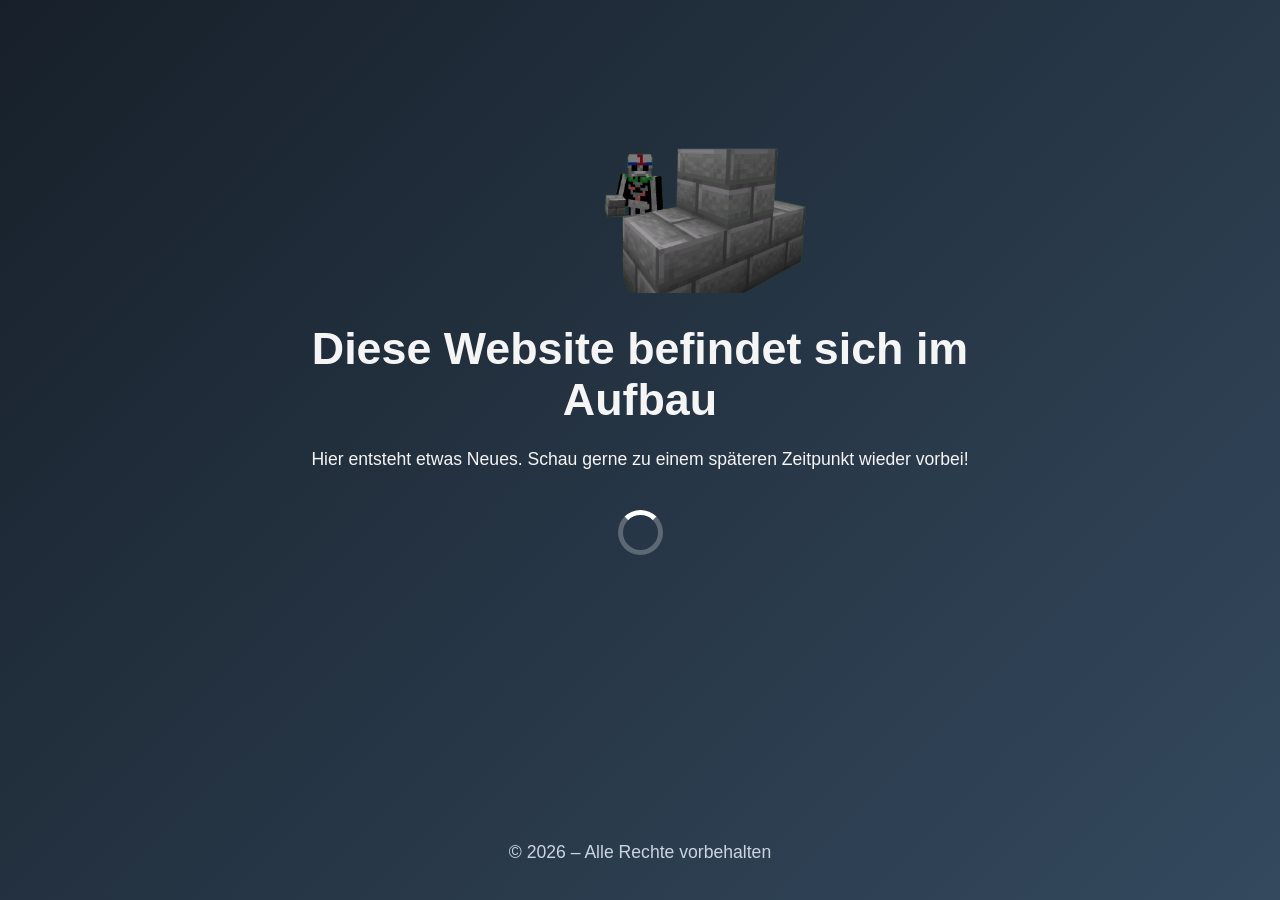
==== index.html @ 3ddfe3a7 "Added initial Files" ====
<!DOCTYPE html>
<html lang="de">
<head>
    <meta charset="UTF-8">
    <meta name="viewport" content="width=device-width, initial-scale=1.0">

    <title>Under Construction</title>
    <meta name="description" content="Diese Website befindet sich derzeit im Aufbau.">

    <link rel="stylesheet" href="style.css">
    <script src="script.js" defer></script>
</head>
<body>
    <main class="container">
        <img
            src="Bild.png"
            alt="Under Construction"
            class="construction-image"
        >

        <h1>Diese Website befindet sich im Aufbau</h1>

        <p>
            Hier entsteht etwas Neues.
            Schau gerne zu einem späteren Zeitpunkt wieder vorbei!
        </p>

        <div class="loader" aria-label="Website im Aufbau"></div>
    </main>

    <footer>
        <p>&copy; <span id="year"></span> – Alle Rechte vorbehalten</p>
    </footer>
</body>
</html>
---- style.css ----
/* Allgemeines Layout */
* {
    box-sizing: border-box;
}

body {
    margin: 0;
    min-height: 100vh;
    display: flex;
    flex-direction: column;
    justify-content: center;
    align-items: center;

    font-family: Arial, Helvetica, sans-serif;
    color: #f5f5f5;
    background: linear-gradient(135deg, #17202a, #34495e);

    text-align: center;
}

/* Hauptbereich */
.container {
    width: min(90%, 700px);
    padding: 40px 20px;
}

.construction-image {
    display: block;
    width: 100%;
    max-width: 450px;
    height: auto;
    margin: 0 auto 30px;
    border-radius: 12px;
}

h1 {
    margin-bottom: 20px;
    font-size: clamp(1.8rem, 5vw, 2.8rem);
}

p {
    font-size: 1.1rem;
    line-height: 1.7;
}

/* Animierter Ladeindikator */
.loader {
    width: 45px;
    height: 45px;
    margin: 35px auto 0;

    border: 5px solid rgba(255, 255, 255, 0.25);
    border-top-color: #ffffff;
    border-radius: 50%;

    animation: spin 1s linear infinite;
}

@keyframes spin {
    to {
        transform: rotate(360deg);
    }
}

/* Fußzeile */
footer {
    margin-top: auto;
    padding: 15px;
    color: #cbd5e0;
    font-size: 0.85rem;
}

/* Animation bei reduzierter Bewegung deaktivieren */
@media (prefers-reduced-motion: reduce) {
    .loader {
        animation: none;
    }
}
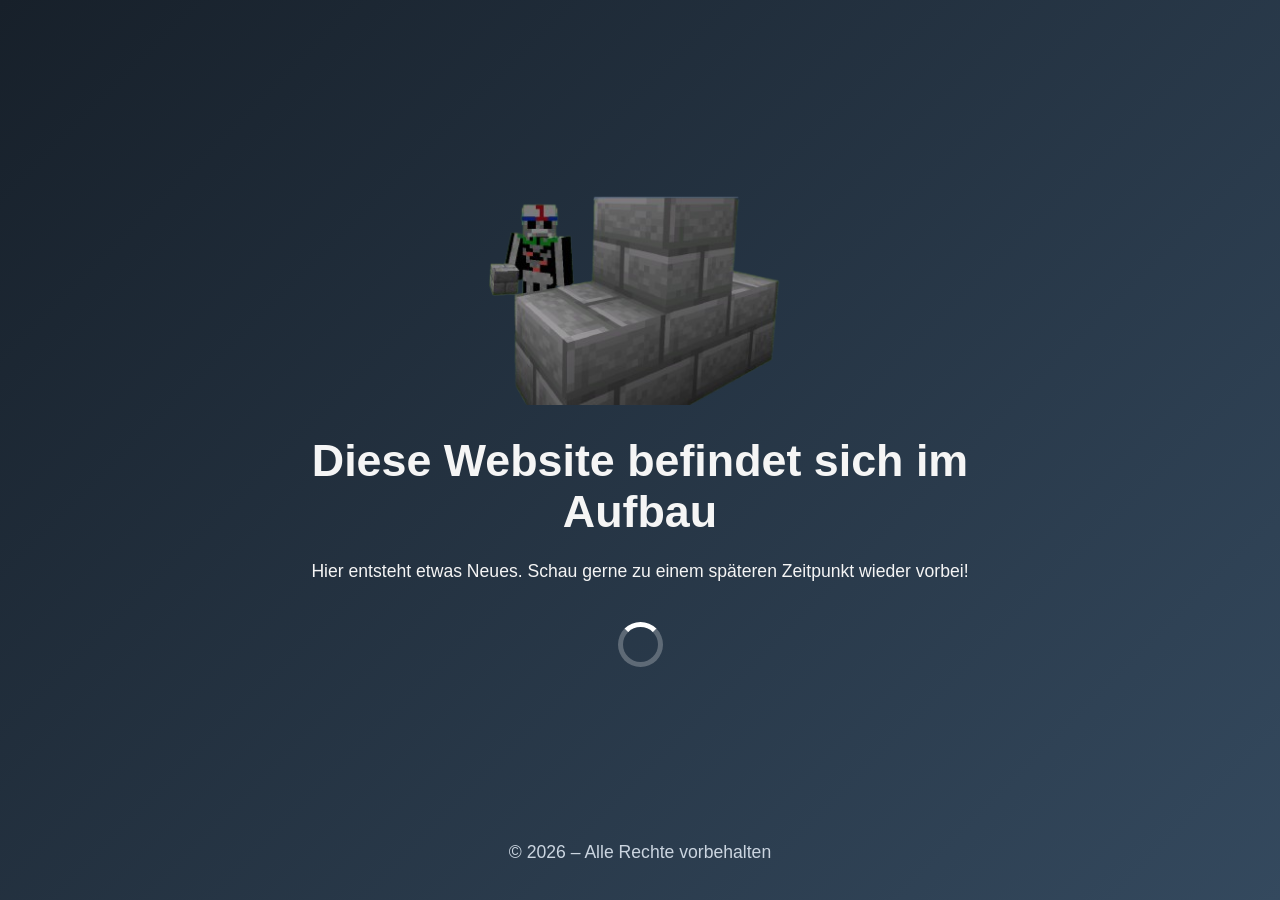
==== commit bbd4ee2c: "updated text & image" ====
--- a/index.html
+++ b/index.html
@@ -6,7 +6,7 @@
     <meta name="viewport" content="width=device-width, initial-scale=1.0">
 
     <title>Under Construction</title>
-    <meta name="description" content="Diese Website befindet sich derzeit im Aufbau.">
+    <meta name="description" content="Diese Website befindet sich derzeit noch im Aufbau.">
 
     <link rel="stylesheet" href="style.css">
     <script src="script.js" defer></script>
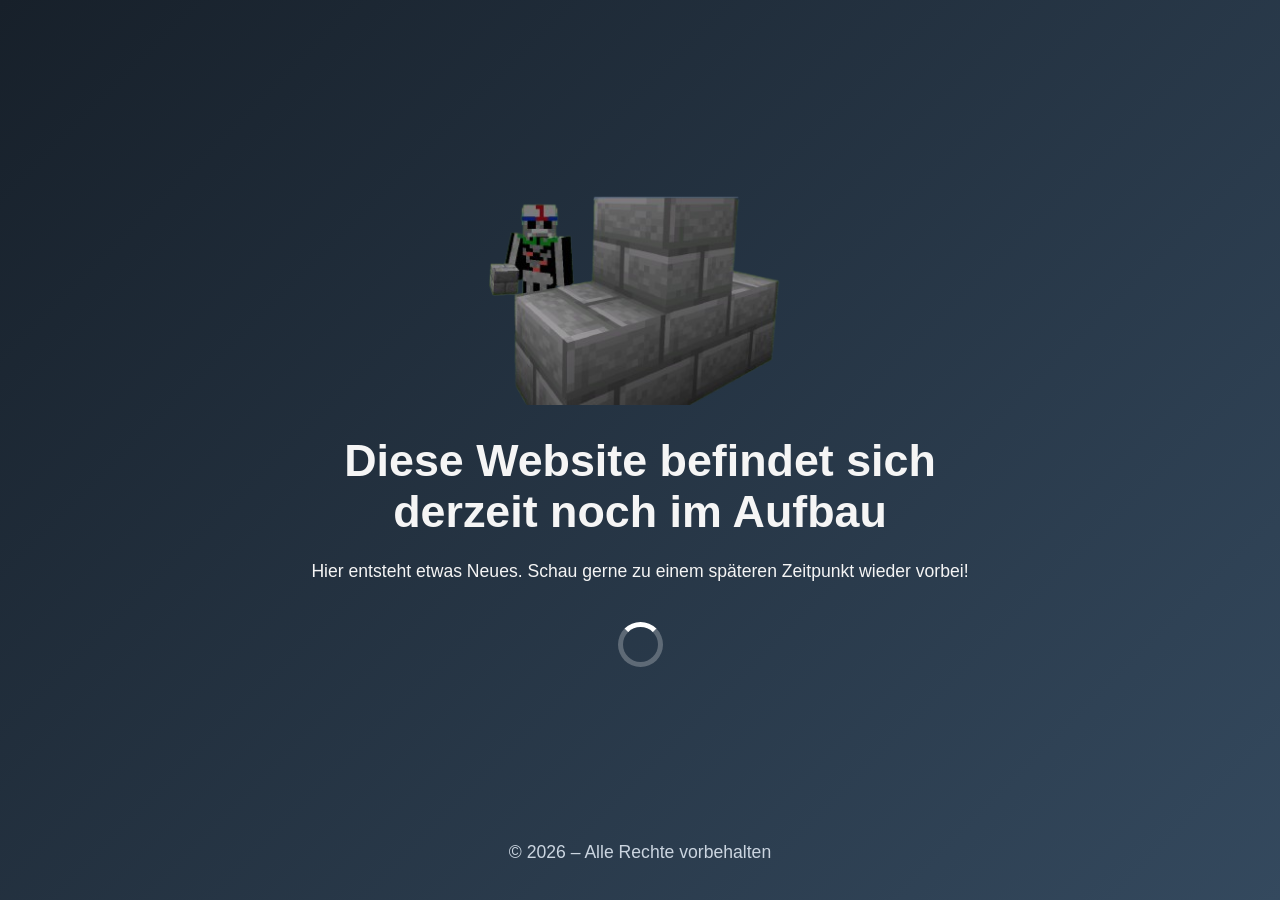
==== commit 589ca7ca: "updated text" ====
--- a/index.html
+++ b/index.html
@@ -19,7 +19,7 @@
             class="construction-image"
         >
 
-        <h1>Diese Website befindet sich im Aufbau</h1>
+        <h1>Diese Website befindet sich derzeit noch im Aufbau</h1>
 
         <p>
             Hier entsteht etwas Neues.
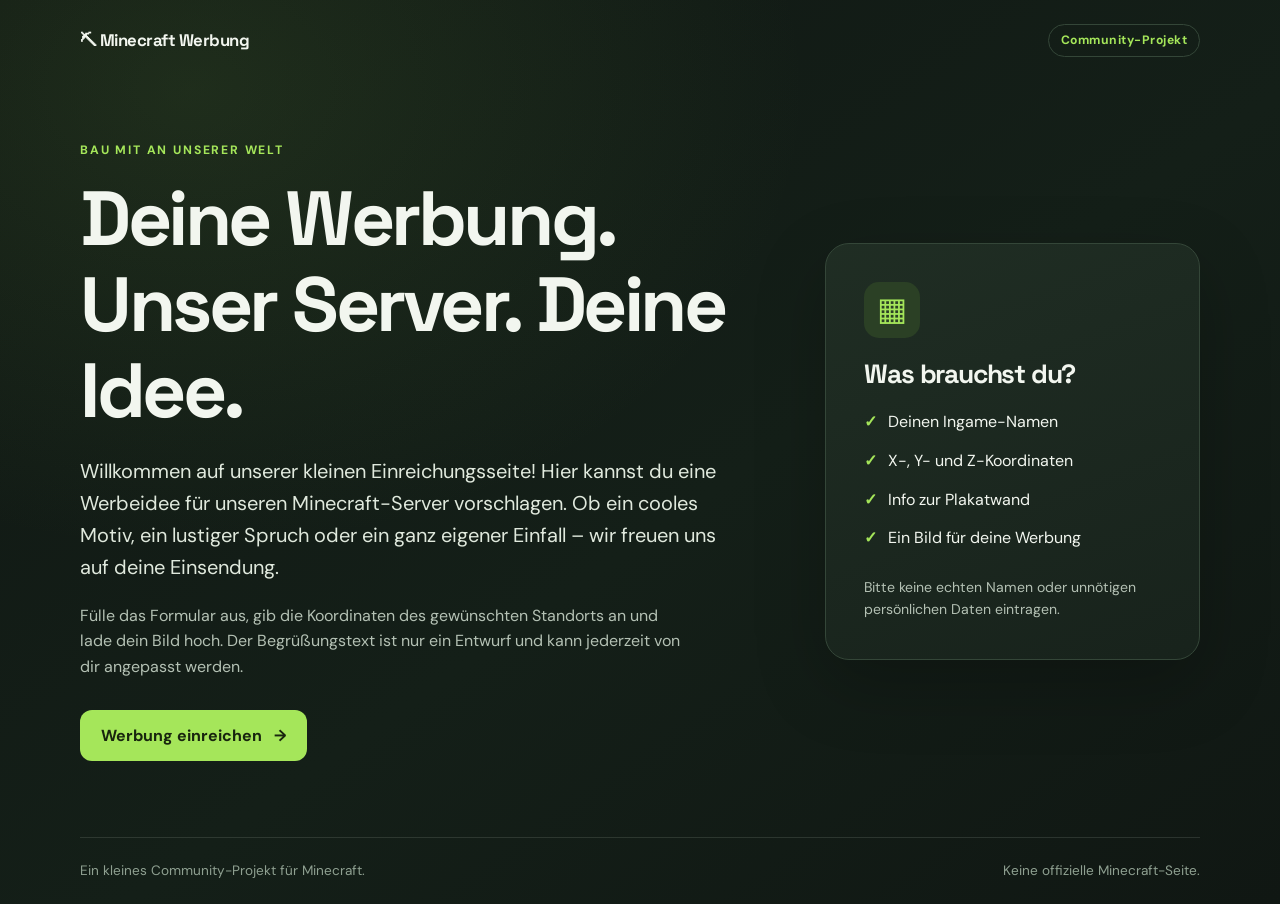
==== commit 1d0de73e: "Website Alpha test" ====
--- a/index.html
+++ b/index.html
@@ -1,36 +1,55 @@
-
-<!DOCTYPE html>
-<html lang="de">
-<head>
-    <meta charset="UTF-8">
-    <meta name="viewport" content="width=device-width, initial-scale=1.0">
-
-    <title>Under Construction</title>
-    <meta name="description" content="Diese Website befindet sich derzeit noch im Aufbau.">
-
-    <link rel="stylesheet" href="style.css">
-    <script src="script.js" defer></script>
-</head>
-<body>
-    <main class="container">
-        <img
-            src="Bild.png"
-            alt="Under Construction"
-            class="construction-image"
-        >
-
-        <h1>Diese Website befindet sich derzeit noch im Aufbau</h1>
-
-        <p>
-            Hier entsteht etwas Neues.
-            Schau gerne zu einem späteren Zeitpunkt wieder vorbei!
-        </p>
-
-        <div class="loader" aria-label="Website im Aufbau"></div>
-    </main>
-
-    <footer>
-        <p>&copy; <span id="year"></span> – Alle Rechte vorbehalten</p>
-    </footer>
-</body>
-</html>
+<!DOCTYPE html>
+<html lang="de">
+<head>
+  <meta charset="UTF-8">
+  <meta name="viewport" content="width=device-width, initial-scale=1.0">
+  <meta name="description" content="Reiche eine Werbeidee für unseren Minecraft-Server ein.">
+  <title>Minecraft-Server – Werbung einreichen</title>
+  <link rel="stylesheet" href="style.css">
+  <script src="script.js" defer></script>
+</head>
+<body>
+  <header class="site-header">
+    <a class="brand" href="index.html" aria-label="Startseite">⛏ Minecraft Werbung</a>
+    <span class="header-tag">Community-Projekt</span>
+  </header>
+
+  <main class="hero">
+    <div class="hero-copy">
+      <p class="eyebrow">BAU MIT AN UNSERER WELT</p>
+      <h1>Deine Werbung. Unser Server. Deine Idee.</h1>
+      <p class="lead">
+        Willkommen auf unserer kleinen Einreichungsseite! Hier kannst du eine
+        Werbeidee für unseren Minecraft-Server vorschlagen. Ob ein cooles Motiv,
+        ein lustiger Spruch oder ein ganz eigener Einfall – wir freuen uns auf
+        deine Einsendung.
+      </p>
+      <p class="intro-note">
+        Fülle das Formular aus, gib die Koordinaten des gewünschten Standorts an
+        und lade dein Bild hoch. Der Begrüßungstext ist nur ein Entwurf und kann
+        jederzeit von dir angepasst werden.
+      </p>
+      <a class="button button-primary" href="formular.html">
+        Werbung einreichen <span aria-hidden="true">→</span>
+      </a>
+    </div>
+
+    <aside class="hero-card" aria-label="Hinweise zur Einreichung">
+      <div class="pixel-icon" aria-hidden="true">▦</div>
+      <h2>Was brauchst du?</h2>
+      <ul class="feature-list">
+        <li><span>✓</span> Deinen Ingame-Namen</li>
+        <li><span>✓</span> X-, Y- und Z-Koordinaten</li>
+        <li><span>✓</span> Info zur Plakatwand</li>
+        <li><span>✓</span> Ein Bild für deine Werbung</li>
+      </ul>
+      <p class="small-note">Bitte keine echten Namen oder unnötigen persönlichen Daten eintragen.</p>
+    </aside>
+  </main>
+
+  <footer class="site-footer">
+    <span>Ein kleines Community-Projekt für Minecraft.</span>
+    <span>Keine offizielle Minecraft-Seite.</span>
+  </footer>
+</body>
+</html>
--- a/style.css
+++ b/style.css
@@ -1,79 +1,266 @@
-
-/* Allgemeines Layout */
-* {
-    box-sizing: border-box;
-}
-
-body {
-    margin: 0;
-    min-height: 100vh;
-    display: flex;
-    flex-direction: column;
-    justify-content: center;
-    align-items: center;
-
-    font-family: Arial, Helvetica, sans-serif;
-    color: #f5f5f5;
-    background: linear-gradient(135deg, #17202a, #34495e);
-
-    text-align: center;
-}
-
-/* Hauptbereich */
-.container {
-    width: min(90%, 700px);
-    padding: 40px 20px;
-}
-
-.construction-image {
-    display: block;
-    width: 100%;
-    max-width: 450px;
-    height: auto;
-    margin: 0 auto 30px;
-    border-radius: 12px;
-}
-
-h1 {
-    margin-bottom: 20px;
-    font-size: clamp(1.8rem, 5vw, 2.8rem);
-}
-
-p {
-    font-size: 1.1rem;
-    line-height: 1.7;
-}
-
-/* Animierter Ladeindikator */
-.loader {
-    width: 45px;
-    height: 45px;
-    margin: 35px auto 0;
-
-    border: 5px solid rgba(255, 255, 255, 0.25);
-    border-top-color: #ffffff;
-    border-radius: 50%;
-
-    animation: spin 1s linear infinite;
-}
-
-@keyframes spin {
-    to {
-        transform: rotate(360deg);
-    }
-}
-
-/* Fußzeile */
-footer {
-    margin-top: auto;
-    padding: 15px;
-    color: #cbd5e0;
-    font-size: 0.85rem;
-}
-
-/* Animation bei reduzierter Bewegung deaktivieren */
-@media (prefers-reduced-motion: reduce) {
-    .loader {
-        animation: none;
-    }
-}
+@import url('https://fonts.googleapis.com/css2?family=DM+Sans:wght@400;500;600;700&family=Space+Grotesk:wght@500;600;700&display=swap');
+
+:root {
+  --bg: #101713;
+  --surface: #18231c;
+  --surface-raised: #202e24;
+  --text: #f2f6ef;
+  --muted: #b4c1b4;
+  --accent: #a5e65a;
+  --accent-dark: #203412;
+  --border: #344638;
+  --danger: #ffb6a9;
+  --radius: 18px;
+  color-scheme: dark;
+}
+
+* { box-sizing: border-box; }
+
+body {
+  margin: 0;
+  min-height: 100vh;
+  display: flex;
+  flex-direction: column;
+  background:
+    radial-gradient(ellipse at 15% 10%, rgba(104, 153, 67, .16), transparent 40%),
+    linear-gradient(145deg, #101713, #141f18 55%, #101713);
+  color: var(--text);
+  font-family: "DM Sans", Arial, sans-serif;
+  line-height: 1.6;
+}
+
+a { color: inherit; }
+
+.site-header {
+  width: min(1120px, calc(100% - 40px));
+  margin: 0 auto;
+  padding: 24px 0;
+  display: flex;
+  align-items: center;
+  justify-content: space-between;
+  gap: 18px;
+}
+
+.brand {
+  font-family: "Space Grotesk", sans-serif;
+  font-size: 1.05rem;
+  font-weight: 700;
+  text-decoration: none;
+  letter-spacing: -.03em;
+}
+
+.header-tag, .eyebrow {
+  color: var(--accent);
+  font-size: .76rem;
+  font-weight: 700;
+  letter-spacing: .15em;
+  text-transform: uppercase;
+}
+
+.header-tag {
+  padding: 6px 12px;
+  border: 1px solid var(--border);
+  border-radius: 999px;
+  letter-spacing: .04em;
+  text-transform: none;
+}
+
+.hero {
+  width: min(1120px, calc(100% - 40px));
+  margin: auto;
+  padding: 60px 0 76px;
+  display: grid;
+  grid-template-columns: minmax(0, 1.4fr) minmax(280px, .8fr);
+  align-items: center;
+  gap: clamp(36px, 7vw, 90px);
+}
+
+.hero-copy { max-width: 680px; }
+.eyebrow { margin: 0 0 14px; }
+
+h1, h2 {
+  font-family: "Space Grotesk", sans-serif;
+  line-height: 1.12;
+  letter-spacing: -.045em;
+}
+
+h1 {
+  margin: 0 0 22px;
+  font-size: clamp(2.5rem, 6vw, 4.8rem);
+}
+
+.lead {
+  max-width: 650px;
+  color: #e0e9dd;
+  font-size: clamp(1.08rem, 2vw, 1.25rem);
+}
+
+.intro-note { max-width: 610px; color: var(--muted); margin: 20px 0 30px; }
+
+.button {
+  min-height: 48px;
+  display: inline-flex;
+  align-items: center;
+  justify-content: center;
+  gap: 12px;
+  padding: 12px 20px;
+  border: 1px solid transparent;
+  border-radius: 12px;
+  font: inherit;
+  font-weight: 700;
+  text-decoration: none;
+  cursor: pointer;
+  transition: transform .15s ease, background .15s ease, border-color .15s ease;
+}
+
+.button:hover { transform: translateY(-2px); }
+.button:focus-visible, input:focus-visible, textarea:focus-visible, a:focus-visible {
+  outline: 3px solid #d5ffad;
+  outline-offset: 3px;
+}
+
+.button-primary { color: #18250e; background: var(--accent); }
+.button-primary:hover { background: #b8f57a; }
+.button-secondary { color: var(--text); background: transparent; border-color: var(--border); }
+.button-secondary:hover { background: var(--surface-raised); }
+.button-small { min-height: 38px; padding: 8px 12px; font-size: .9rem; }
+
+.hero-card {
+  padding: clamp(24px, 4vw, 38px);
+  background: linear-gradient(160deg, rgba(32, 46, 36, .96), rgba(24, 35, 28, .96));
+  border: 1px solid var(--border);
+  border-radius: 24px;
+  box-shadow: 0 24px 70px rgba(0, 0, 0, .22);
+}
+
+.pixel-icon {
+  display: grid;
+  place-items: center;
+  width: 56px;
+  height: 56px;
+  margin-bottom: 22px;
+  border-radius: 15px;
+  color: var(--accent);
+  background: #2b4025;
+  font-size: 2rem;
+}
+
+.hero-card h2 { font-size: 1.65rem; margin: 0 0 20px; }
+.feature-list { list-style: none; padding: 0; margin: 0; display: grid; gap: 13px; }
+.feature-list li { display: flex; gap: 11px; align-items: flex-start; }
+.feature-list li span { color: var(--accent); font-weight: 700; }
+.small-note { color: var(--muted); font-size: .88rem; margin: 25px 0 0; }
+
+.form-page {
+  width: min(820px, calc(100% - 32px));
+  margin: 28px auto 72px;
+}
+
+.form-heading { margin-bottom: 30px; }
+.form-heading h1 { font-size: clamp(2.5rem, 6vw, 3.6rem); margin-bottom: 12px; }
+.form-heading > p:last-child { color: var(--muted); margin-top: 0; }
+
+form {
+  padding: clamp(20px, 4vw, 38px);
+  border: 1px solid var(--border);
+  border-radius: 22px;
+  background: rgba(24, 35, 28, .92);
+}
+
+.form-section { padding: 0 0 30px; margin: 0 0 30px; border-bottom: 1px solid var(--border); }
+.form-section h2 { font-size: 1.4rem; margin: 0 0 20px; letter-spacing: -.025em; }
+.section-description { color: var(--muted); margin: -10px 0 20px; }
+.field { display: grid; gap: 8px; margin-bottom: 22px; }
+.field:last-child { margin-bottom: 0; }
+label, legend { font-weight: 600; }
+label > span:not(.optional), legend > span { color: var(--accent); }
+.optional, .field small { color: var(--muted); font-weight: 400; }
+.field small { font-size: .86rem; }
+
+input[type="text"], input[type="email"], input[type="number"], textarea, input[type="file"] {
+  width: 100%;
+  min-height: 48px;
+  padding: 12px 14px;
+  border: 1px solid #405444;
+  border-radius: 10px;
+  background: #111a14;
+  color: var(--text);
+  font: inherit;
+}
+input[type="file"] { padding: 10px; }
+input::placeholder, textarea::placeholder { color: #829184; }
+textarea { resize: vertical; }
+
+.coordinate-grid { display: grid; grid-template-columns: repeat(3, minmax(0, 1fr)); gap: 14px; }
+.coordinate-grid .field { margin-bottom: 0; }
+
+.radio-fieldset { border: 0; margin: 0; padding: 0; display: grid; gap: 12px; }
+.radio-fieldset legend { margin-bottom: 14px; }
+.radio-card {
+  display: flex;
+  gap: 13px;
+  align-items: flex-start;
+  padding: 15px;
+  border: 1px solid var(--border);
+  border-radius: 12px;
+  background: #141e17;
+  cursor: pointer;
+}
+.radio-card:has(input:checked) { border-color: var(--accent); background: #1c2a1a; }
+.radio-card input { margin-top: 6px; accent-color: var(--accent); }
+.radio-card span { display: grid; gap: 3px; }
+.radio-card small { color: var(--muted); font-weight: 400; }
+
+.file-preview {
+  display: flex;
+  align-items: center;
+  flex-wrap: wrap;
+  gap: 14px;
+  padding: 12px;
+  border: 1px solid var(--border);
+  border-radius: 12px;
+  background: #141e17;
+}
+.file-preview img { width: 76px; height: 76px; object-fit: contain; border-radius: 8px; background: #0c120e; }
+.file-preview > div { display: grid; flex: 1; min-width: 140px; overflow-wrap: anywhere; }
+.file-size { color: var(--muted); font-size: .85rem; }
+
+.form-actions { display: flex; justify-content: flex-end; gap: 12px; flex-wrap: wrap; }
+.form-notice {
+  margin: 24px 0 0;
+  padding: 13px 15px;
+  color: #d4e2cf;
+  background: #202e24;
+  border-left: 3px solid var(--accent);
+  border-radius: 5px 10px 10px 5px;
+  font-size: .9rem;
+}
+
+.back-link { color: var(--muted); text-decoration: none; }
+.back-link:hover { color: var(--accent); }
+.site-footer {
+  width: min(1120px, calc(100% - 40px));
+  margin: auto auto 0;
+  padding: 22px 0;
+  display: flex;
+  justify-content: space-between;
+  gap: 12px 24px;
+  flex-wrap: wrap;
+  border-top: 1px solid rgba(180, 193, 180, .16);
+  color: #8fa091;
+  font-size: .85rem;
+}
+
+@media (max-width: 760px) {
+  .hero { grid-template-columns: 1fr; padding: 38px 0 52px; }
+  .hero-card { max-width: 520px; }
+  .coordinate-grid { grid-template-columns: 1fr; gap: 0; }
+  .site-header { align-items: flex-start; }
+  .header-tag { display: none; }
+  .form-actions .button { flex: 1; }
+}
+
+@media (prefers-reduced-motion: reduce) {
+  *, *::before, *::after { scroll-behavior: auto !important; transition: none !important; }
+  .button:hover { transform: none; }
+}
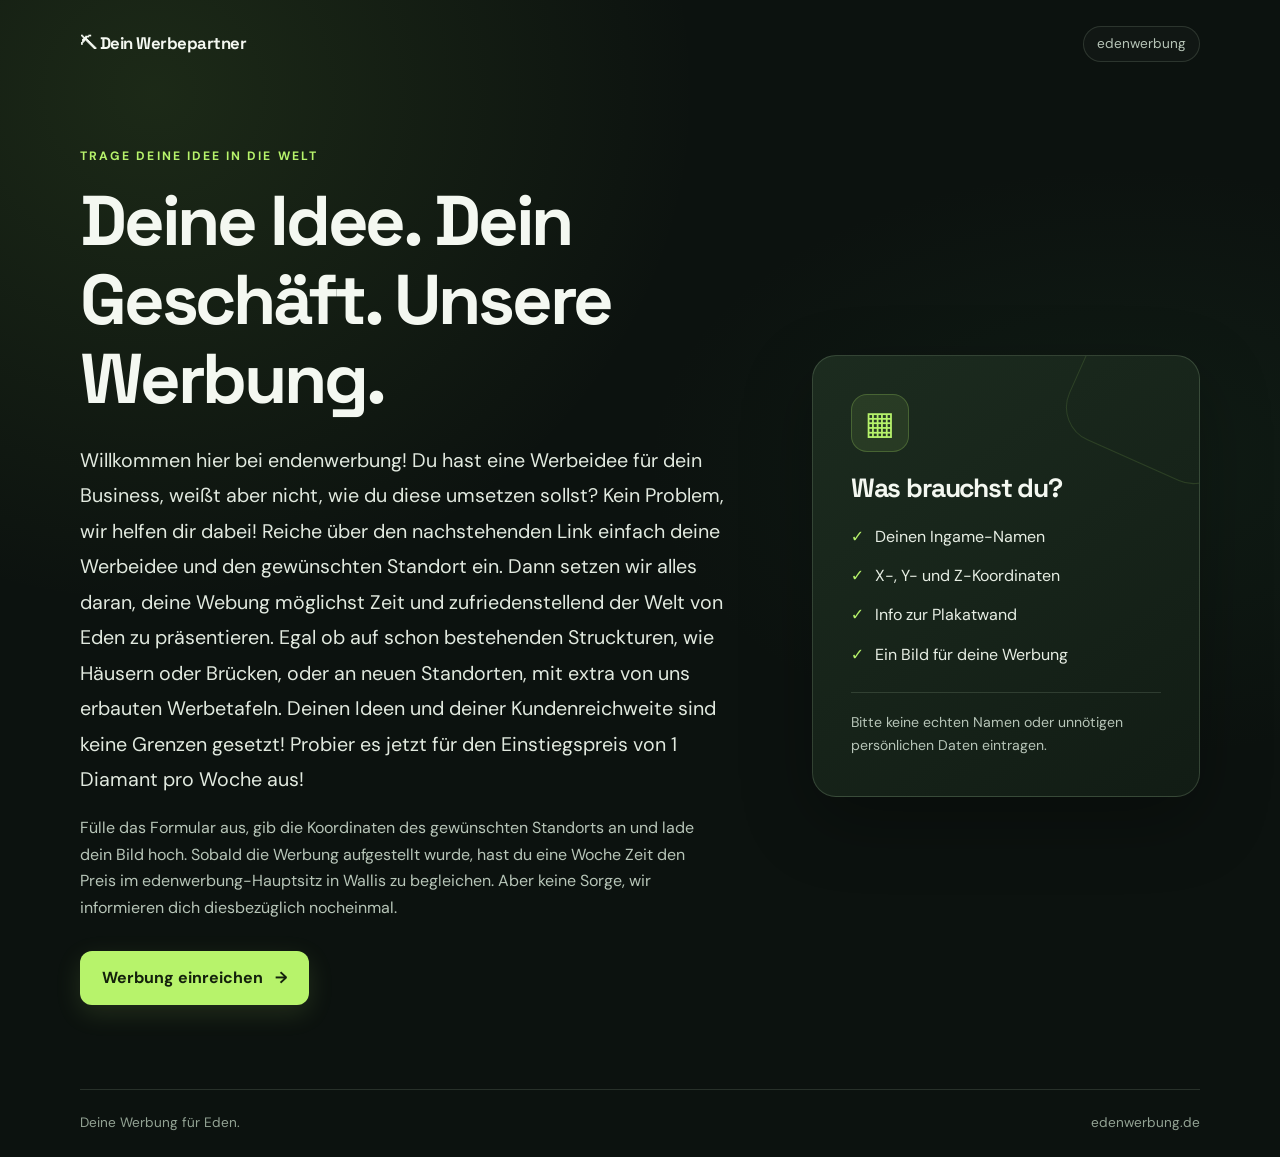
==== commit 386e26ed: "Text adjusted" ====
--- a/index.html
+++ b/index.html
@@ -3,31 +3,37 @@
 <head>
   <meta charset="UTF-8">
   <meta name="viewport" content="width=device-width, initial-scale=1.0">
-  <meta name="description" content="Reiche eine Werbeidee für unseren Minecraft-Server ein.">
-  <title>Minecraft-Server – Werbung einreichen</title>
+  <meta name="description" content="Reiche deine Werbeidee für dein Geschäft ein.">
+  <title>edenwerbung</title>
   <link rel="stylesheet" href="style.css">
   <script src="script.js" defer></script>
 </head>
 <body>
   <header class="site-header">
-    <a class="brand" href="index.html" aria-label="Startseite">⛏ Minecraft Werbung</a>
-    <span class="header-tag">Community-Projekt</span>
+    <a class="brand" href="index.html" aria-label="Startseite">⛏ Dein Werbepartner</a>
+    <span class="header-tag">edenwerbung</span>
   </header>
 
   <main class="hero">
     <div class="hero-copy">
-      <p class="eyebrow">BAU MIT AN UNSERER WELT</p>
-      <h1>Deine Werbung. Unser Server. Deine Idee.</h1>
+      <p class="eyebrow">TRAGE DEINE IDEE IN DIE WELT</p>
+      <h1>Deine Idee. Dein Geschäft. Unsere Werbung.</h1>
       <p class="lead">
-        Willkommen auf unserer kleinen Einreichungsseite! Hier kannst du eine
-        Werbeidee für unseren Minecraft-Server vorschlagen. Ob ein cooles Motiv,
-        ein lustiger Spruch oder ein ganz eigener Einfall – wir freuen uns auf
-        deine Einsendung.
+        Willkommen hier bei endenwerbung! Du hast eine Werbeidee für dein Business,
+	weißt aber nicht, wie du diese umsetzen sollst? Kein Problem, wir helfen 
+	dir dabei! Reiche über den nachstehenden Link einfach deine Werbeidee und 
+	den gewünschten Standort ein. Dann setzen wir alles daran, deine Webung
+	möglichst Zeit und zufriedenstellend der Welt von Eden zu präsentieren. 
+	Egal ob auf schon bestehenden Struckturen, wie Häusern oder Brücken, oder 
+	an neuen Standorten, mit extra von uns erbauten Werbetafeln. Deinen Ideen 
+	und deiner Kundenreichweite sind keine Grenzen gesetzt!
+        Probier es jetzt für den Einstiegspreis von 1 Diamant pro Woche aus!
       </p>
       <p class="intro-note">
         Fülle das Formular aus, gib die Koordinaten des gewünschten Standorts an
-        und lade dein Bild hoch. Der Begrüßungstext ist nur ein Entwurf und kann
-        jederzeit von dir angepasst werden.
+        und lade dein Bild hoch. Sobald die Werbung aufgestellt wurde, hast du eine
+	Woche Zeit den Preis im edenwerbung-Hauptsitz in Wallis zu begleichen. Aber
+	keine Sorge, wir informieren dich diesbezüglich nocheinmal.
       </p>
       <a class="button button-primary" href="formular.html">
         Werbung einreichen <span aria-hidden="true">→</span>
@@ -48,8 +54,8 @@
   </main>
 
   <footer class="site-footer">
-    <span>Ein kleines Community-Projekt für Minecraft.</span>
-    <span>Keine offizielle Minecraft-Seite.</span>
+    <span>Deine Werbung für Eden.</span>
+    <span>edenwerbung.de</span>
   </footer>
 </body>
 </html>
--- a/style.css
+++ b/style.css
@@ -1,212 +1,228 @@
 @import url('https://fonts.googleapis.com/css2?family=DM+Sans:wght@400;500;600;700&family=Space+Grotesk:wght@500;600;700&display=swap');
 
 :root {
-  --bg: #101713;
-  --surface: #18231c;
-  --surface-raised: #202e24;
-  --text: #f2f6ef;
-  --muted: #b4c1b4;
-  --accent: #a5e65a;
-  --accent-dark: #203412;
-  --border: #344638;
-  --danger: #ffb6a9;
-  --radius: 18px;
-  color-scheme: dark;
+  --bg: #0c120f;
+  --surface: #141e17;
+  --surface-2: #1b2a1f;
+  --text: #f4f8f1;
+  --muted: #b7c5b8;
+  --accent: #b7f36b;
+  --accent-hover: #cbff8c;
+  --line: rgba(199, 224, 194, .15);
+  --input: #0f1711;
+  --shadow: 0 24px 70px rgba(0, 0, 0, .28);
 }
 
 * { box-sizing: border-box; }
 
+html { min-height: 100%; scroll-behavior: smooth; }
+
 body {
+  min-height: 100vh;
   margin: 0;
-  min-height: 100vh;
   display: flex;
   flex-direction: column;
+  color: var(--text);
   background:
-    radial-gradient(ellipse at 15% 10%, rgba(104, 153, 67, .16), transparent 40%),
-    linear-gradient(145deg, #101713, #141f18 55%, #101713);
+    radial-gradient(ellipse at 12% 8%, rgba(126, 185, 74, .14), transparent 34rem),
+    radial-gradient(ellipse at 88% 40%, rgba(45, 102, 63, .12), transparent 30rem),
+    var(--bg);
+  font-family: "DM Sans", system-ui, -apple-system, BlinkMacSystemFont, "Segoe UI", sans-serif;
+  line-height: 1.65;
+}
+
+a { color: var(--accent); text-decoration-thickness: 1px; text-underline-offset: 4px; }
+a:hover { color: var(--accent-hover); }
+button, input, textarea { font: inherit; }
+
+.site-header {
+  width: min(1120px, calc(100% - 48px));
+  margin: 0 auto;
+  padding: 26px 0;
+  display: flex;
+  align-items: center;
+  justify-content: space-between;
+  gap: 20px;
+}
+
+.brand {
+  display: inline-flex;
+  align-items: center;
+  gap: 10px;
   color: var(--text);
-  font-family: "DM Sans", Arial, sans-serif;
-  line-height: 1.6;
-}
-
-a { color: inherit; }
-
-.site-header {
-  width: min(1120px, calc(100% - 40px));
-  margin: 0 auto;
-  padding: 24px 0;
-  display: flex;
-  align-items: center;
-  justify-content: space-between;
-  gap: 18px;
-}
-
-.brand {
   font-family: "Space Grotesk", sans-serif;
   font-size: 1.05rem;
   font-weight: 700;
+  letter-spacing: -.03em;
   text-decoration: none;
-  letter-spacing: -.03em;
-}
-
-.header-tag, .eyebrow {
+}
+.brand:hover { color: var(--accent); }
+
+.header-tag {
+  padding: 6px 13px;
+  border: 1px solid var(--line);
+  border-radius: 999px;
+  color: var(--muted);
+  background: rgba(255, 255, 255, .025);
+  font-size: .85rem;
+}
+
+.hero {
+  width: min(1120px, calc(100% - 48px));
+  margin: auto;
+  padding: 58px 0 84px;
+  display: grid;
+  grid-template-columns: minmax(0, 1.35fr) minmax(280px, .8fr);
+  align-items: center;
+  gap: clamp(36px, 6vw, 84px);
+}
+
+.hero-copy { max-width: 690px; }
+.eyebrow {
+  margin: 0 0 16px;
   color: var(--accent);
   font-size: .76rem;
   font-weight: 700;
-  letter-spacing: .15em;
+  letter-spacing: .17em;
   text-transform: uppercase;
 }
 
-.header-tag {
-  padding: 6px 12px;
-  border: 1px solid var(--border);
-  border-radius: 999px;
-  letter-spacing: .04em;
-  text-transform: none;
-}
-
-.hero {
-  width: min(1120px, calc(100% - 40px));
-  margin: auto;
-  padding: 60px 0 76px;
-  display: grid;
-  grid-template-columns: minmax(0, 1.4fr) minmax(280px, .8fr);
-  align-items: center;
-  gap: clamp(36px, 7vw, 90px);
-}
-
-.hero-copy { max-width: 680px; }
-.eyebrow { margin: 0 0 14px; }
-
-h1, h2 {
-  font-family: "Space Grotesk", sans-serif;
-  line-height: 1.12;
-  letter-spacing: -.045em;
-}
-
-h1 {
-  margin: 0 0 22px;
-  font-size: clamp(2.5rem, 6vw, 4.8rem);
-}
-
-.lead {
-  max-width: 650px;
-  color: #e0e9dd;
-  font-size: clamp(1.08rem, 2vw, 1.25rem);
-}
-
-.intro-note { max-width: 610px; color: var(--muted); margin: 20px 0 30px; }
+h1, h2 { font-family: "Space Grotesk", "DM Sans", sans-serif; line-height: 1.12; letter-spacing: -.045em; }
+.hero h1 { max-width: 700px; margin: 0 0 24px; font-size: clamp(2.65rem, 5.5vw, 4.7rem); }
+.lead { max-width: 650px; margin: 0; color: #e1e9df; font-size: clamp(1.08rem, 1.6vw, 1.23rem); line-height: 1.8; }
+.intro-note { max-width: 620px; margin: 18px 0 30px; color: var(--muted); }
 
 .button {
-  min-height: 48px;
+  min-height: 50px;
   display: inline-flex;
   align-items: center;
   justify-content: center;
   gap: 12px;
-  padding: 12px 20px;
+  padding: 13px 21px;
   border: 1px solid transparent;
   border-radius: 12px;
-  font: inherit;
   font-weight: 700;
   text-decoration: none;
   cursor: pointer;
-  transition: transform .15s ease, background .15s ease, border-color .15s ease;
-}
-
+  transition: transform .16s ease, background .16s ease, border-color .16s ease, box-shadow .16s ease;
+}
 .button:hover { transform: translateY(-2px); }
-.button:focus-visible, input:focus-visible, textarea:focus-visible, a:focus-visible {
-  outline: 3px solid #d5ffad;
-  outline-offset: 3px;
-}
-
-.button-primary { color: #18250e; background: var(--accent); }
-.button-primary:hover { background: #b8f57a; }
-.button-secondary { color: var(--text); background: transparent; border-color: var(--border); }
-.button-secondary:hover { background: var(--surface-raised); }
+.button-primary { color: #14210c; background: var(--accent); box-shadow: 0 8px 26px rgba(183, 243, 107, .13); }
+.button-primary:hover { color: #14210c; background: var(--accent-hover); box-shadow: 0 10px 30px rgba(183, 243, 107, .2); }
+.button-secondary { color: var(--text); background: #1b281f; border-color: var(--line); }
+.button-secondary:hover { color: var(--text); background: #26382a; border-color: rgba(183, 243, 107, .35); }
 .button-small { min-height: 38px; padding: 8px 12px; font-size: .9rem; }
 
 .hero-card {
-  padding: clamp(24px, 4vw, 38px);
-  background: linear-gradient(160deg, rgba(32, 46, 36, .96), rgba(24, 35, 28, .96));
-  border: 1px solid var(--border);
+  position: relative;
+  overflow: hidden;
+  padding: clamp(26px, 4vw, 38px);
+  border: 1px solid rgba(194, 226, 182, .18);
   border-radius: 24px;
-  box-shadow: 0 24px 70px rgba(0, 0, 0, .22);
-}
-
+  background: linear-gradient(145deg, rgba(29, 45, 32, .97), rgba(18, 29, 21, .97));
+  box-shadow: var(--shadow);
+}
+.hero-card::after {
+  content: "";
+  position: absolute;
+  top: -60px;
+  right: -55px;
+  width: 170px;
+  height: 170px;
+  border: 1px solid rgba(183, 243, 107, .13);
+  border-radius: 36px;
+  transform: rotate(24deg);
+  pointer-events: none;
+}
 .pixel-icon {
+  width: 58px;
+  height: 58px;
   display: grid;
   place-items: center;
-  width: 56px;
-  height: 56px;
   margin-bottom: 22px;
-  border-radius: 15px;
+  border: 1px solid rgba(183, 243, 107, .22);
+  border-radius: 16px;
   color: var(--accent);
-  background: #2b4025;
+  background: rgba(183, 243, 107, .09);
   font-size: 2rem;
 }
-
-.hero-card h2 { font-size: 1.65rem; margin: 0 0 20px; }
-.feature-list { list-style: none; padding: 0; margin: 0; display: grid; gap: 13px; }
-.feature-list li { display: flex; gap: 11px; align-items: flex-start; }
+.hero-card h2 { margin: 0 0 20px; font-size: 1.65rem; }
+.feature-list { display: grid; gap: 13px; margin: 0; padding: 0; list-style: none; }
+.feature-list li { display: flex; align-items: flex-start; gap: 11px; color: #e7eee4; }
 .feature-list li span { color: var(--accent); font-weight: 700; }
-.small-note { color: var(--muted); font-size: .88rem; margin: 25px 0 0; }
-
-.form-page {
-  width: min(820px, calc(100% - 32px));
-  margin: 28px auto 72px;
-}
-
-.form-heading { margin-bottom: 30px; }
-.form-heading h1 { font-size: clamp(2.5rem, 6vw, 3.6rem); margin-bottom: 12px; }
-.form-heading > p:last-child { color: var(--muted); margin-top: 0; }
+.small-note { margin: 24px 0 0; padding-top: 18px; border-top: 1px solid var(--line); color: var(--muted); font-size: .88rem; }
+
+.form-page { width: min(820px, calc(100% - 36px)); margin: 26px auto 76px; }
+.form-heading { margin: 0 0 28px; }
+.form-heading h1 { margin: 0 0 14px; font-size: clamp(2.5rem, 5vw, 3.7rem); }
+.form-heading > p:last-child { max-width: 650px; margin: 0; color: var(--muted); }
 
 form {
-  padding: clamp(20px, 4vw, 38px);
-  border: 1px solid var(--border);
-  border-radius: 22px;
-  background: rgba(24, 35, 28, .92);
-}
-
-.form-section { padding: 0 0 30px; margin: 0 0 30px; border-bottom: 1px solid var(--border); }
-.form-section h2 { font-size: 1.4rem; margin: 0 0 20px; letter-spacing: -.025em; }
-.section-description { color: var(--muted); margin: -10px 0 20px; }
+  padding: clamp(22px, 4vw, 40px);
+  border: 1px solid var(--line);
+  border-radius: 24px;
+  background: linear-gradient(145deg, rgba(21, 32, 24, .98), rgba(17, 26, 20, .98));
+  box-shadow: var(--shadow);
+}
+.form-section { margin: 0 0 30px; padding: 0 0 30px; border-bottom: 1px solid var(--line); }
+.form-section h2 { margin: 0 0 20px; font-size: 1.45rem; letter-spacing: -.03em; }
+.section-description { margin: -10px 0 20px; color: var(--muted); }
 .field { display: grid; gap: 8px; margin-bottom: 22px; }
 .field:last-child { margin-bottom: 0; }
-label, legend { font-weight: 600; }
-label > span:not(.optional), legend > span { color: var(--accent); }
+.field label, legend { color: #edf4e9; font-weight: 600; }
+.field label > span:not(.optional), legend > span { color: var(--accent); }
 .optional, .field small { color: var(--muted); font-weight: 400; }
-.field small { font-size: .86rem; }
+.field small { font-size: .86rem; line-height: 1.5; }
 
 input[type="text"], input[type="email"], input[type="number"], textarea, input[type="file"] {
   width: 100%;
-  min-height: 48px;
-  padding: 12px 14px;
-  border: 1px solid #405444;
-  border-radius: 10px;
-  background: #111a14;
+  min-height: 50px;
+  padding: 13px 15px;
+  border: 1px solid #3b5140;
+  border-radius: 12px;
   color: var(--text);
-  font: inherit;
-}
-input[type="file"] { padding: 10px; }
-input::placeholder, textarea::placeholder { color: #829184; }
-textarea { resize: vertical; }
+  background: var(--input);
+  outline: none;
+  transition: border-color .16s ease, box-shadow .16s ease, background .16s ease;
+}
+input[type="text"]:hover, input[type="email"]:hover, input[type="number"]:hover, textarea:hover, input[type="file"]:hover { border-color: #5e7c5f; }
+input[type="text"]:focus, input[type="email"]:focus, input[type="number"]:focus, textarea:focus, input[type="file"]:focus {
+  border-color: var(--accent);
+  background: #121d14;
+  box-shadow: 0 0 0 4px rgba(183, 243, 107, .1);
+}
+input::placeholder, textarea::placeholder { color: #849487; }
+textarea { min-height: 115px; resize: vertical; }
+input[type="file"] { padding: 9px; color: var(--muted); }
+input[type="file"]::file-selector-button {
+  margin-right: 12px;
+  padding: 9px 13px;
+  border: 0;
+  border-radius: 8px;
+  color: #17220f;
+  background: var(--accent);
+  font-weight: 700;
+  cursor: pointer;
+}
+input[type="file"]::file-selector-button:hover { background: var(--accent-hover); }
 
 .coordinate-grid { display: grid; grid-template-columns: repeat(3, minmax(0, 1fr)); gap: 14px; }
 .coordinate-grid .field { margin-bottom: 0; }
-
-.radio-fieldset { border: 0; margin: 0; padding: 0; display: grid; gap: 12px; }
+.radio-fieldset { display: grid; gap: 12px; margin: 0; padding: 0; border: 0; }
 .radio-fieldset legend { margin-bottom: 14px; }
 .radio-card {
   display: flex;
+  align-items: flex-start;
   gap: 13px;
-  align-items: flex-start;
-  padding: 15px;
-  border: 1px solid var(--border);
-  border-radius: 12px;
-  background: #141e17;
+  padding: 16px;
+  border: 1px solid var(--line);
+  border-radius: 14px;
+  background: rgba(8, 15, 10, .45);
   cursor: pointer;
-}
-.radio-card:has(input:checked) { border-color: var(--accent); background: #1c2a1a; }
+  transition: border-color .16s ease, background .16s ease;
+}
+.radio-card:hover { border-color: rgba(183, 243, 107, .4); background: rgba(183, 243, 107, .035); }
+.radio-card:has(input:checked) { border-color: var(--accent); background: rgba(183, 243, 107, .07); }
 .radio-card input { margin-top: 6px; accent-color: var(--accent); }
 .radio-card span { display: grid; gap: 3px; }
 .radio-card small { color: var(--muted); font-weight: 400; }
@@ -216,51 +232,61 @@
   align-items: center;
   flex-wrap: wrap;
   gap: 14px;
-  padding: 12px;
-  border: 1px solid var(--border);
-  border-radius: 12px;
-  background: #141e17;
-}
-.file-preview img { width: 76px; height: 76px; object-fit: contain; border-radius: 8px; background: #0c120e; }
+  padding: 13px;
+  border: 1px solid var(--line);
+  border-radius: 14px;
+  background: rgba(8, 15, 10, .45);
+}
+.file-preview img { width: 78px; height: 78px; object-fit: contain; border-radius: 9px; background: #080d09; }
 .file-preview > div { display: grid; flex: 1; min-width: 140px; overflow-wrap: anywhere; }
 .file-size { color: var(--muted); font-size: .85rem; }
 
-.form-actions { display: flex; justify-content: flex-end; gap: 12px; flex-wrap: wrap; }
+.form-actions { display: flex; justify-content: flex-end; flex-wrap: wrap; gap: 12px; }
 .form-notice {
   margin: 24px 0 0;
-  padding: 13px 15px;
-  color: #d4e2cf;
-  background: #202e24;
+  padding: 14px 16px;
+  border: 1px solid rgba(183, 243, 107, .16);
   border-left: 3px solid var(--accent);
-  border-radius: 5px 10px 10px 5px;
+  border-radius: 6px 12px 12px 6px;
+  color: #d9e7d5;
+  background: rgba(183, 243, 107, .055);
   font-size: .9rem;
 }
-
 .back-link { color: var(--muted); text-decoration: none; }
 .back-link:hover { color: var(--accent); }
+
 .site-footer {
-  width: min(1120px, calc(100% - 40px));
+  width: min(1120px, calc(100% - 48px));
   margin: auto auto 0;
   padding: 22px 0;
   display: flex;
   justify-content: space-between;
-  gap: 12px 24px;
   flex-wrap: wrap;
-  border-top: 1px solid rgba(180, 193, 180, .16);
-  color: #8fa091;
+  gap: 10px 24px;
+  border-top: 1px solid var(--line);
+  color: #93a394;
   font-size: .85rem;
 }
 
+:focus-visible { outline: 3px solid var(--accent); outline-offset: 3px; }
+[hidden] { display: none !important; }
+
 @media (max-width: 760px) {
-  .hero { grid-template-columns: 1fr; padding: 38px 0 52px; }
-  .hero-card { max-width: 520px; }
+  .hero { grid-template-columns: 1fr; padding: 38px 0 55px; }
+  .hero-card { max-width: 560px; }
   .coordinate-grid { grid-template-columns: 1fr; gap: 0; }
-  .site-header { align-items: flex-start; }
+  .site-header { width: min(100% - 32px, 1120px); }
+  .hero, .site-footer { width: min(100% - 32px, 1120px); }
   .header-tag { display: none; }
   .form-actions .button { flex: 1; }
 }
-
+@media (max-width: 420px) {
+  .brand { font-size: .95rem; }
+  .form-actions { flex-direction: column-reverse; }
+  .form-actions .button { width: 100%; }
+}
 @media (prefers-reduced-motion: reduce) {
-  *, *::before, *::after { scroll-behavior: auto !important; transition: none !important; }
+  html { scroll-behavior: auto; }
+  *, *::before, *::after { transition: none !important; }
   .button:hover { transform: none; }
 }
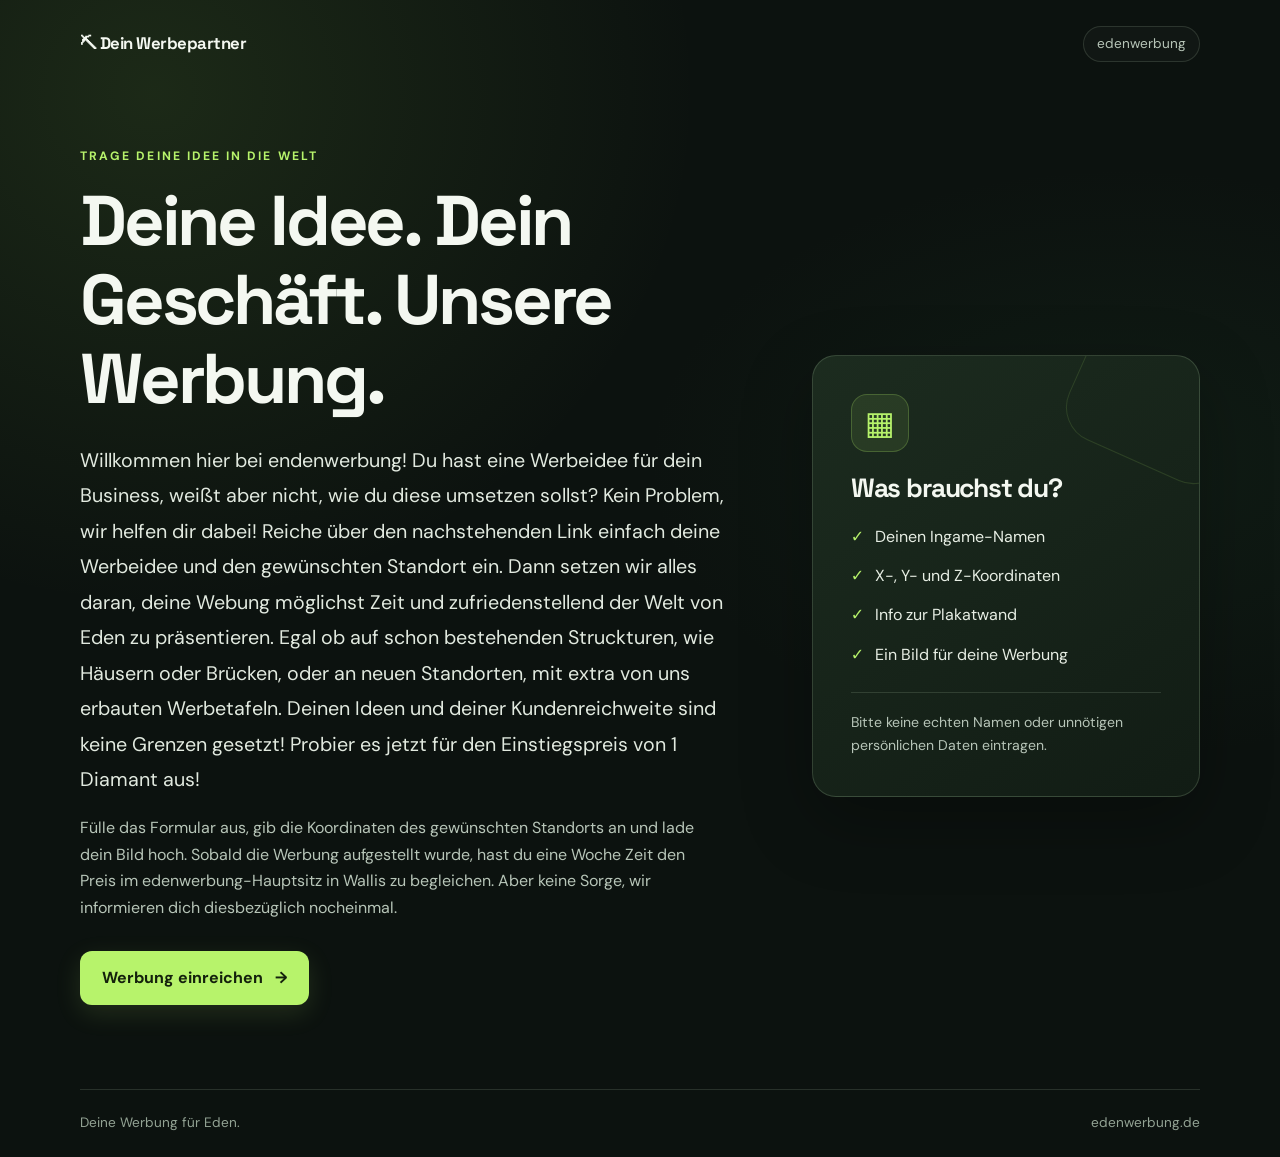
==== commit 0ff3d5ea: "Added prices" ====
--- a/index.html
+++ b/index.html
@@ -27,7 +27,7 @@
 	Egal ob auf schon bestehenden Struckturen, wie Häusern oder Brücken, oder 
 	an neuen Standorten, mit extra von uns erbauten Werbetafeln. Deinen Ideen 
 	und deiner Kundenreichweite sind keine Grenzen gesetzt!
-        Probier es jetzt für den Einstiegspreis von 1 Diamant pro Woche aus!
+        Probier es jetzt für den Einstiegspreis von 1 Diamant aus!
       </p>
       <p class="intro-note">
         Fülle das Formular aus, gib die Koordinaten des gewünschten Standorts an
--- a/style.css
+++ b/style.css
@@ -290,3 +290,11 @@
   *, *::before, *::after { transition: none !important; }
   .button:hover { transform: none; }
 }
+
+
+input:disabled {
+  opacity: 0.45;
+  cursor: not-allowed;
+  background: #202820;
+}
+
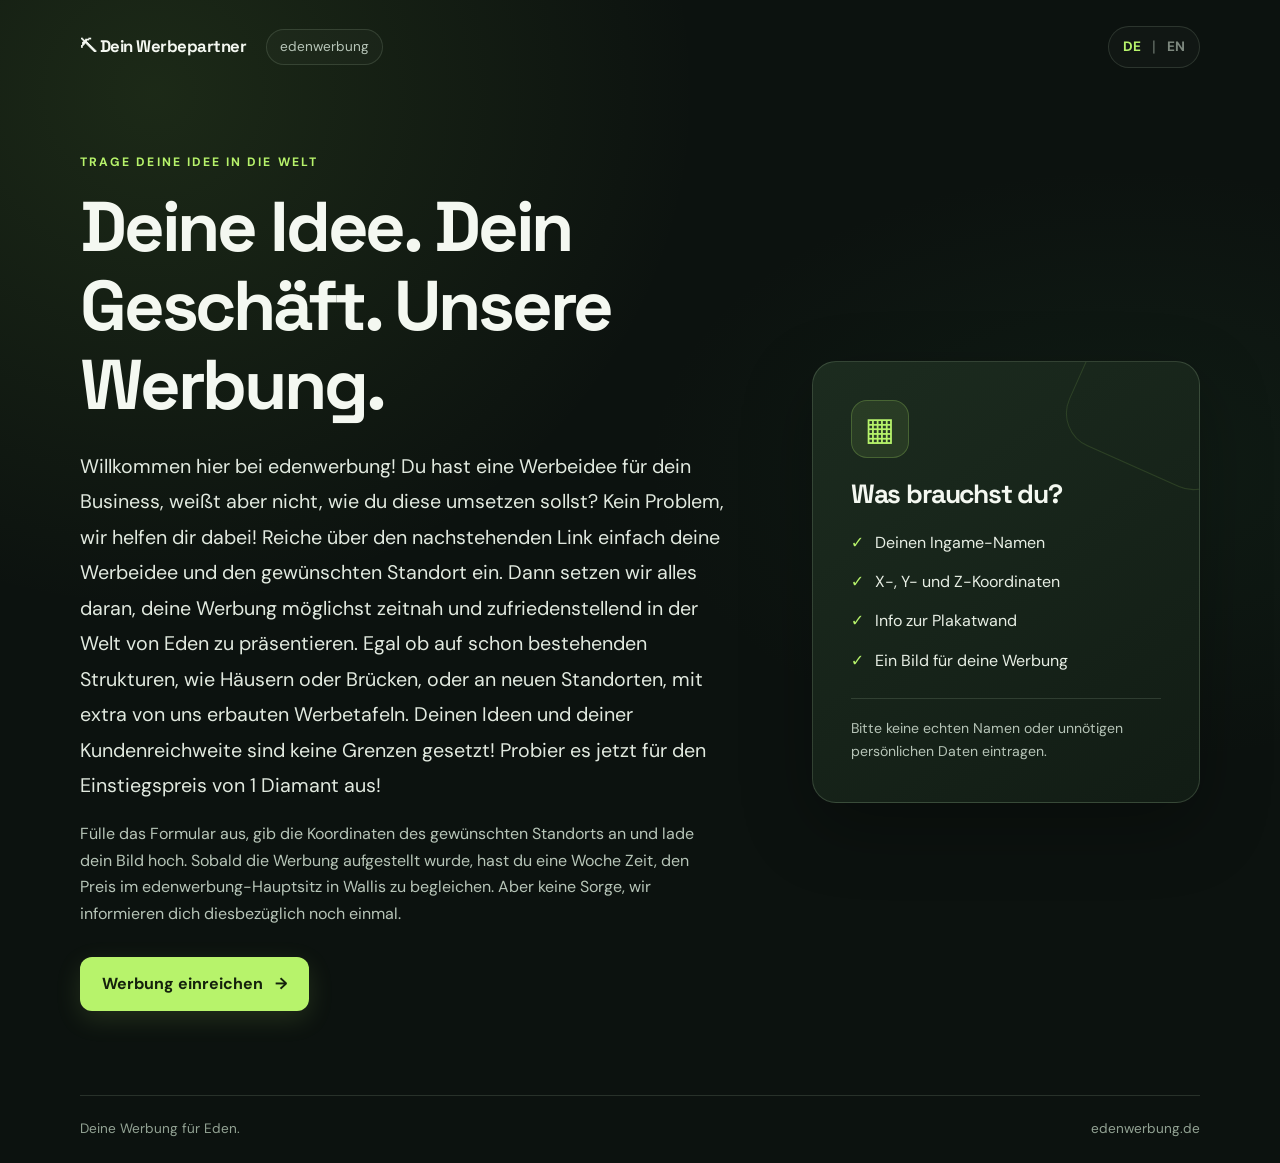
==== commit 860f7f3e: "Added english language support" ====
--- a/index.html
+++ b/index.html
@@ -1,3 +1,4 @@
+
 <!DOCTYPE html>
 <html lang="de">
 <head>
@@ -6,55 +7,72 @@
   <meta name="description" content="Reiche deine Werbeidee für dein Geschäft ein.">
   <title>edenwerbung</title>
   <link rel="stylesheet" href="style.css">
+  <script src="language.js" defer></script>
   <script src="script.js" defer></script>
 </head>
 <body>
   <header class="site-header">
-    <a class="brand" href="index.html" aria-label="Startseite">⛏ Dein Werbepartner</a>
+    <a class="brand" href="index.html" aria-label="Startseite" data-i18n="brand">⛏ Dein Werbepartner</a>
     <span class="header-tag">edenwerbung</span>
+
+    <div class="language-switch" aria-label="Language selection">
+      <button type="button" data-lang="de">DE</button>
+      <span>|</span>
+      <button type="button" data-lang="en">EN</button>
+    </div>
   </header>
 
   <main class="hero">
     <div class="hero-copy">
-      <p class="eyebrow">TRAGE DEINE IDEE IN DIE WELT</p>
-      <h1>Deine Idee. Dein Geschäft. Unsere Werbung.</h1>
-      <p class="lead">
-        Willkommen hier bei endenwerbung! Du hast eine Werbeidee für dein Business,
-	weißt aber nicht, wie du diese umsetzen sollst? Kein Problem, wir helfen 
-	dir dabei! Reiche über den nachstehenden Link einfach deine Werbeidee und 
-	den gewünschten Standort ein. Dann setzen wir alles daran, deine Webung
-	möglichst Zeit und zufriedenstellend der Welt von Eden zu präsentieren. 
-	Egal ob auf schon bestehenden Struckturen, wie Häusern oder Brücken, oder 
-	an neuen Standorten, mit extra von uns erbauten Werbetafeln. Deinen Ideen 
-	und deiner Kundenreichweite sind keine Grenzen gesetzt!
+      <p class="eyebrow" data-i18n="eyebrowHome">TRAGE DEINE IDEE IN DIE WELT</p>
+
+      <h1 data-i18n="homeTitle">Deine Idee. Dein Geschäft. Unsere Werbung.</h1>
+
+      <p class="lead" data-i18n="homeLead">
+        Willkommen hier bei edenwerbung! Du hast eine Werbeidee für dein Business,
+        weißt aber nicht, wie du diese umsetzen sollst? Kein Problem, wir helfen
+        dir dabei! Reiche über den nachstehenden Link einfach deine Werbeidee und
+        den gewünschten Standort ein. Dann setzen wir alles daran, deine Werbung
+        möglichst zeitnah und zufriedenstellend in der Welt von Eden zu präsentieren.
+        Egal ob auf schon bestehenden Strukturen, wie Häusern oder Brücken, oder
+        an neuen Standorten, mit extra von uns erbauten Werbetafeln. Deinen Ideen
+        und deiner Kundenreichweite sind keine Grenzen gesetzt!
         Probier es jetzt für den Einstiegspreis von 1 Diamant aus!
       </p>
-      <p class="intro-note">
+
+      <p class="intro-note" data-i18n="introNote">
         Fülle das Formular aus, gib die Koordinaten des gewünschten Standorts an
         und lade dein Bild hoch. Sobald die Werbung aufgestellt wurde, hast du eine
-	Woche Zeit den Preis im edenwerbung-Hauptsitz in Wallis zu begleichen. Aber
-	keine Sorge, wir informieren dich diesbezüglich nocheinmal.
+        Woche Zeit den Preis im edenwerbung-Hauptsitz in Wallis zu begleichen.
+        Aber keine Sorge, wir informieren dich diesbezüglich noch einmal.
       </p>
+
       <a class="button button-primary" href="formular.html">
-        Werbung einreichen <span aria-hidden="true">→</span>
+        <span data-i18n="submitAd">Werbung einreichen</span>
+        <span aria-hidden="true">→</span>
       </a>
     </div>
 
     <aside class="hero-card" aria-label="Hinweise zur Einreichung">
       <div class="pixel-icon" aria-hidden="true">▦</div>
-      <h2>Was brauchst du?</h2>
+
+      <h2 data-i18n="requirements">Was brauchst du?</h2>
+
       <ul class="feature-list">
-        <li><span>✓</span> Deinen Ingame-Namen</li>
-        <li><span>✓</span> X-, Y- und Z-Koordinaten</li>
-        <li><span>✓</span> Info zur Plakatwand</li>
-        <li><span>✓</span> Ein Bild für deine Werbung</li>
+        <li><span>✓</span><span data-i18n="playerName">Deinen Ingame-Namen</span></li>
+        <li><span>✓</span><span data-i18n="coordinates">X-, Y- und Z-Koordinaten</span></li>
+        <li><span>✓</span><span data-i18n="wallInfo">Info zur Plakatwand</span></li>
+        <li><span>✓</span><span data-i18n="adImage">Ein Bild für deine Werbung</span></li>
       </ul>
-      <p class="small-note">Bitte keine echten Namen oder unnötigen persönlichen Daten eintragen.</p>
+
+      <p class="small-note" data-i18n="privacyNote">
+        Bitte keine echten Namen oder unnötigen persönlichen Daten eintragen.
+      </p>
     </aside>
   </main>
 
   <footer class="site-footer">
-    <span>Deine Werbung für Eden.</span>
+    <span data-i18n="footer">Deine Werbung für Eden.</span>
     <span>edenwerbung.de</span>
   </footer>
 </body>
--- a/style.css
+++ b/style.css
@@ -1,3 +1,4 @@
+
 @import url('https://fonts.googleapis.com/css2?family=DM+Sans:wght@400;500;600;700&family=Space+Grotesk:wght@500;600;700&display=swap');
 
 :root {
@@ -67,6 +68,43 @@
   font-size: .85rem;
 }
 
+/* Language switch */
+
+.language-switch {
+  display: flex;
+  align-items: center;
+  gap: 8px;
+  margin-left: auto;
+  white-space: nowrap;
+  padding: 6px 11px;
+  border: 1px solid var(--line);
+  border-radius: 999px;
+  background: rgba(255, 255, 255, .025);
+}
+
+.language-switch button {
+  padding: 3px;
+  border: none;
+  color: var(--muted);
+  background: transparent;
+  opacity: .65;
+  cursor: pointer;
+  font-size: .85rem;
+  font-weight: 700;
+  transition: color .16s ease, opacity .16s ease;
+}
+
+.language-switch button:hover,
+.language-switch button.active {
+  color: var(--accent);
+  opacity: 1;
+}
+
+.language-switch span {
+  color: var(--muted);
+  opacity: .5;
+}
+
 .hero {
   width: min(1120px, calc(100% - 48px));
   margin: auto;
@@ -78,6 +116,7 @@
 }
 
 .hero-copy { max-width: 690px; }
+
 .eyebrow {
   margin: 0 0 16px;
   color: var(--accent);
@@ -87,10 +126,31 @@
   text-transform: uppercase;
 }
 
-h1, h2 { font-family: "Space Grotesk", "DM Sans", sans-serif; line-height: 1.12; letter-spacing: -.045em; }
-.hero h1 { max-width: 700px; margin: 0 0 24px; font-size: clamp(2.65rem, 5.5vw, 4.7rem); }
-.lead { max-width: 650px; margin: 0; color: #e1e9df; font-size: clamp(1.08rem, 1.6vw, 1.23rem); line-height: 1.8; }
-.intro-note { max-width: 620px; margin: 18px 0 30px; color: var(--muted); }
+h1, h2 {
+  font-family: "Space Grotesk", "DM Sans", sans-serif;
+  line-height: 1.12;
+  letter-spacing: -.045em;
+}
+
+.hero h1 {
+  max-width: 700px;
+  margin: 0 0 24px;
+  font-size: clamp(2.65rem, 5.5vw, 4.7rem);
+}
+
+.lead {
+  max-width: 650px;
+  margin: 0;
+  color: #e1e9df;
+  font-size: clamp(1.08rem, 1.6vw, 1.23rem);
+  line-height: 1.8;
+}
+
+.intro-note {
+  max-width: 620px;
+  margin: 18px 0 30px;
+  color: var(--muted);
+}
 
 .button {
   min-height: 50px;
@@ -106,12 +166,38 @@
   cursor: pointer;
   transition: transform .16s ease, background .16s ease, border-color .16s ease, box-shadow .16s ease;
 }
+
 .button:hover { transform: translateY(-2px); }
-.button-primary { color: #14210c; background: var(--accent); box-shadow: 0 8px 26px rgba(183, 243, 107, .13); }
-.button-primary:hover { color: #14210c; background: var(--accent-hover); box-shadow: 0 10px 30px rgba(183, 243, 107, .2); }
-.button-secondary { color: var(--text); background: #1b281f; border-color: var(--line); }
-.button-secondary:hover { color: var(--text); background: #26382a; border-color: rgba(183, 243, 107, .35); }
-.button-small { min-height: 38px; padding: 8px 12px; font-size: .9rem; }
+
+.button-primary {
+  color: #14210c;
+  background: var(--accent);
+  box-shadow: 0 8px 26px rgba(183, 243, 107, .13);
+}
+
+.button-primary:hover {
+  color: #14210c;
+  background: var(--accent-hover);
+  box-shadow: 0 10px 30px rgba(183, 243, 107, .2);
+}
+
+.button-secondary {
+  color: var(--text);
+  background: #1b281f;
+  border-color: var(--line);
+}
+
+.button-secondary:hover {
+  color: var(--text);
+  background: #26382a;
+  border-color: rgba(183, 243, 107, .35);
+}
+
+.button-small {
+  min-height: 38px;
+  padding: 8px 12px;
+  font-size: .9rem;
+}
 
 .hero-card {
   position: relative;
@@ -122,6 +208,7 @@
   background: linear-gradient(145deg, rgba(29, 45, 32, .97), rgba(18, 29, 21, .97));
   box-shadow: var(--shadow);
 }
+
 .hero-card::after {
   content: "";
   position: absolute;
@@ -134,6 +221,7 @@
   transform: rotate(24deg);
   pointer-events: none;
 }
+
 .pixel-icon {
   width: 58px;
   height: 58px;
@@ -146,16 +234,54 @@
   background: rgba(183, 243, 107, .09);
   font-size: 2rem;
 }
+
 .hero-card h2 { margin: 0 0 20px; font-size: 1.65rem; }
-.feature-list { display: grid; gap: 13px; margin: 0; padding: 0; list-style: none; }
-.feature-list li { display: flex; align-items: flex-start; gap: 11px; color: #e7eee4; }
-.feature-list li span { color: var(--accent); font-weight: 700; }
-.small-note { margin: 24px 0 0; padding-top: 18px; border-top: 1px solid var(--line); color: var(--muted); font-size: .88rem; }
-
-.form-page { width: min(820px, calc(100% - 36px)); margin: 26px auto 76px; }
+
+.feature-list {
+  display: grid;
+  gap: 13px;
+  margin: 0;
+  padding: 0;
+  list-style: none;
+}
+
+.feature-list li {
+  display: flex;
+  align-items: flex-start;
+  gap: 11px;
+  color: #e7eee4;
+}
+
+.feature-list li span:first-child {
+  color: var(--accent);
+  font-weight: 700;
+}
+
+.small-note {
+  margin: 24px 0 0;
+  padding-top: 18px;
+  border-top: 1px solid var(--line);
+  color: var(--muted);
+  font-size: .88rem;
+}
+
+.form-page {
+  width: min(820px, calc(100% - 36px));
+  margin: 26px auto 76px;
+}
+
 .form-heading { margin: 0 0 28px; }
-.form-heading h1 { margin: 0 0 14px; font-size: clamp(2.5rem, 5vw, 3.7rem); }
-.form-heading > p:last-child { max-width: 650px; margin: 0; color: var(--muted); }
+
+.form-heading h1 {
+  margin: 0 0 14px;
+  font-size: clamp(2.5rem, 5vw, 3.7rem);
+}
+
+.form-heading > p:last-child {
+  max-width: 650px;
+  margin: 0;
+  color: var(--muted);
+}
 
 form {
   padding: clamp(22px, 4vw, 40px);
@@ -164,17 +290,56 @@
   background: linear-gradient(145deg, rgba(21, 32, 24, .98), rgba(17, 26, 20, .98));
   box-shadow: var(--shadow);
 }
-.form-section { margin: 0 0 30px; padding: 0 0 30px; border-bottom: 1px solid var(--line); }
-.form-section h2 { margin: 0 0 20px; font-size: 1.45rem; letter-spacing: -.03em; }
-.section-description { margin: -10px 0 20px; color: var(--muted); }
-.field { display: grid; gap: 8px; margin-bottom: 22px; }
+
+.form-section {
+  margin: 0 0 30px;
+  padding: 0 0 30px;
+  border-bottom: 1px solid var(--line);
+}
+
+.form-section h2 {
+  margin: 0 0 20px;
+  font-size: 1.45rem;
+  letter-spacing: -.03em;
+}
+
+.section-description {
+  margin: -10px 0 20px;
+  color: var(--muted);
+}
+
+.field {
+  display: grid;
+  gap: 8px;
+  margin-bottom: 22px;
+}
+
 .field:last-child { margin-bottom: 0; }
-.field label, legend { color: #edf4e9; font-weight: 600; }
-.field label > span:not(.optional), legend > span { color: var(--accent); }
-.optional, .field small { color: var(--muted); font-weight: 400; }
-.field small { font-size: .86rem; line-height: 1.5; }
-
-input[type="text"], input[type="email"], input[type="number"], textarea, input[type="file"] {
+
+.field label, legend {
+  color: #edf4e9;
+  font-weight: 600;
+}
+
+.field label > span:not(.optional), legend > span {
+  color: var(--accent);
+}
+
+.optional, .field small {
+  color: var(--muted);
+  font-weight: 400;
+}
+
+.field small {
+  font-size: .86rem;
+  line-height: 1.5;
+}
+
+input[type="text"],
+input[type="email"],
+input[type="number"],
+textarea,
+input[type="file"] {
   width: 100%;
   min-height: 50px;
   padding: 13px 15px;
@@ -185,15 +350,37 @@
   outline: none;
   transition: border-color .16s ease, box-shadow .16s ease, background .16s ease;
 }
-input[type="text"]:hover, input[type="email"]:hover, input[type="number"]:hover, textarea:hover, input[type="file"]:hover { border-color: #5e7c5f; }
-input[type="text"]:focus, input[type="email"]:focus, input[type="number"]:focus, textarea:focus, input[type="file"]:focus {
+
+input[type="text"]:hover,
+input[type="email"]:hover,
+input[type="number"]:hover,
+textarea:hover,
+input[type="file"]:hover {
+  border-color: #5e7c5f;
+}
+
+input[type="text"]:focus,
+input[type="email"]:focus,
+input[type="number"]:focus,
+textarea:focus,
+input[type="file"]:focus {
   border-color: var(--accent);
   background: #121d14;
   box-shadow: 0 0 0 4px rgba(183, 243, 107, .1);
 }
+
 input::placeholder, textarea::placeholder { color: #849487; }
-textarea { min-height: 115px; resize: vertical; }
-input[type="file"] { padding: 9px; color: var(--muted); }
+
+textarea {
+  min-height: 115px;
+  resize: vertical;
+}
+
+input[type="file"] {
+  padding: 9px;
+  color: var(--muted);
+}
+
 input[type="file"]::file-selector-button {
   margin-right: 12px;
   padding: 9px 13px;
@@ -204,12 +391,29 @@
   font-weight: 700;
   cursor: pointer;
 }
-input[type="file"]::file-selector-button:hover { background: var(--accent-hover); }
-
-.coordinate-grid { display: grid; grid-template-columns: repeat(3, minmax(0, 1fr)); gap: 14px; }
+
+input[type="file"]::file-selector-button:hover {
+  background: var(--accent-hover);
+}
+
+.coordinate-grid {
+  display: grid;
+  grid-template-columns: repeat(3, minmax(0, 1fr));
+  gap: 14px;
+}
+
 .coordinate-grid .field { margin-bottom: 0; }
-.radio-fieldset { display: grid; gap: 12px; margin: 0; padding: 0; border: 0; }
+
+.radio-fieldset {
+  display: grid;
+  gap: 12px;
+  margin: 0;
+  padding: 0;
+  border: 0;
+}
+
 .radio-fieldset legend { margin-bottom: 14px; }
+
 .radio-card {
   display: flex;
   align-items: flex-start;
@@ -221,9 +425,22 @@
   cursor: pointer;
   transition: border-color .16s ease, background .16s ease;
 }
-.radio-card:hover { border-color: rgba(183, 243, 107, .4); background: rgba(183, 243, 107, .035); }
-.radio-card:has(input:checked) { border-color: var(--accent); background: rgba(183, 243, 107, .07); }
-.radio-card input { margin-top: 6px; accent-color: var(--accent); }
+
+.radio-card:hover {
+  border-color: rgba(183, 243, 107, .4);
+  background: rgba(183, 243, 107, .035);
+}
+
+.radio-card:has(input:checked) {
+  border-color: var(--accent);
+  background: rgba(183, 243, 107, .07);
+}
+
+.radio-card input {
+  margin-top: 6px;
+  accent-color: var(--accent);
+}
+
 .radio-card span { display: grid; gap: 3px; }
 .radio-card small { color: var(--muted); font-weight: 400; }
 
@@ -237,11 +454,34 @@
   border-radius: 14px;
   background: rgba(8, 15, 10, .45);
 }
-.file-preview img { width: 78px; height: 78px; object-fit: contain; border-radius: 9px; background: #080d09; }
-.file-preview > div { display: grid; flex: 1; min-width: 140px; overflow-wrap: anywhere; }
-.file-size { color: var(--muted); font-size: .85rem; }
-
-.form-actions { display: flex; justify-content: flex-end; flex-wrap: wrap; gap: 12px; }
+
+.file-preview img {
+  width: 78px;
+  height: 78px;
+  object-fit: contain;
+  border-radius: 9px;
+  background: #080d09;
+}
+
+.file-preview > div {
+  display: grid;
+  flex: 1;
+  min-width: 140px;
+  overflow-wrap: anywhere;
+}
+
+.file-size {
+  color: var(--muted);
+  font-size: .85rem;
+}
+
+.form-actions {
+  display: flex;
+  justify-content: flex-end;
+  flex-wrap: wrap;
+  gap: 12px;
+}
+
 .form-notice {
   margin: 24px 0 0;
   padding: 14px 16px;
@@ -252,7 +492,12 @@
   background: rgba(183, 243, 107, .055);
   font-size: .9rem;
 }
-.back-link { color: var(--muted); text-decoration: none; }
+
+.back-link {
+  color: var(--muted);
+  text-decoration: none;
+}
+
 .back-link:hover { color: var(--accent); }
 
 .site-footer {
@@ -268,29 +513,12 @@
   font-size: .85rem;
 }
 
-:focus-visible { outline: 3px solid var(--accent); outline-offset: 3px; }
+:focus-visible {
+  outline: 3px solid var(--accent);
+  outline-offset: 3px;
+}
+
 [hidden] { display: none !important; }
-
-@media (max-width: 760px) {
-  .hero { grid-template-columns: 1fr; padding: 38px 0 55px; }
-  .hero-card { max-width: 560px; }
-  .coordinate-grid { grid-template-columns: 1fr; gap: 0; }
-  .site-header { width: min(100% - 32px, 1120px); }
-  .hero, .site-footer { width: min(100% - 32px, 1120px); }
-  .header-tag { display: none; }
-  .form-actions .button { flex: 1; }
-}
-@media (max-width: 420px) {
-  .brand { font-size: .95rem; }
-  .form-actions { flex-direction: column-reverse; }
-  .form-actions .button { width: 100%; }
-}
-@media (prefers-reduced-motion: reduce) {
-  html { scroll-behavior: auto; }
-  *, *::before, *::after { transition: none !important; }
-  .button:hover { transform: none; }
-}
-
 
 input:disabled {
   opacity: 0.45;
@@ -298,3 +526,56 @@
   background: #202820;
 }
 
+@media (max-width: 760px) {
+  .hero {
+    grid-template-columns: 1fr;
+    padding: 38px 0 55px;
+  }
+
+  .hero-card { max-width: 560px; }
+
+  .coordinate-grid {
+    grid-template-columns: 1fr;
+    gap: 0;
+  }
+
+  .site-header {
+    width: min(100% - 32px, 1120px);
+    gap: 12px;
+  }
+
+  .hero, .site-footer {
+    width: min(100% - 32px, 1120px);
+  }
+
+  .header-tag { display: none; }
+
+  .form-actions .button { flex: 1; }
+}
+
+@media (max-width: 420px) {
+  .brand { font-size: .85rem; }
+
+  .site-header { gap: 8px; }
+
+  .language-switch {
+    gap: 5px;
+    padding: 5px 8px;
+  }
+
+  .language-switch button { font-size: .78rem; }
+
+  .form-actions { flex-direction: column-reverse; }
+
+  .form-actions .button { width: 100%; }
+}
+
+@media (prefers-reduced-motion: reduce) {
+  html { scroll-behavior: auto; }
+
+  *, *::before, *::after {
+    transition: none !important;
+  }
+
+  .button:hover { transform: none; }
+}
